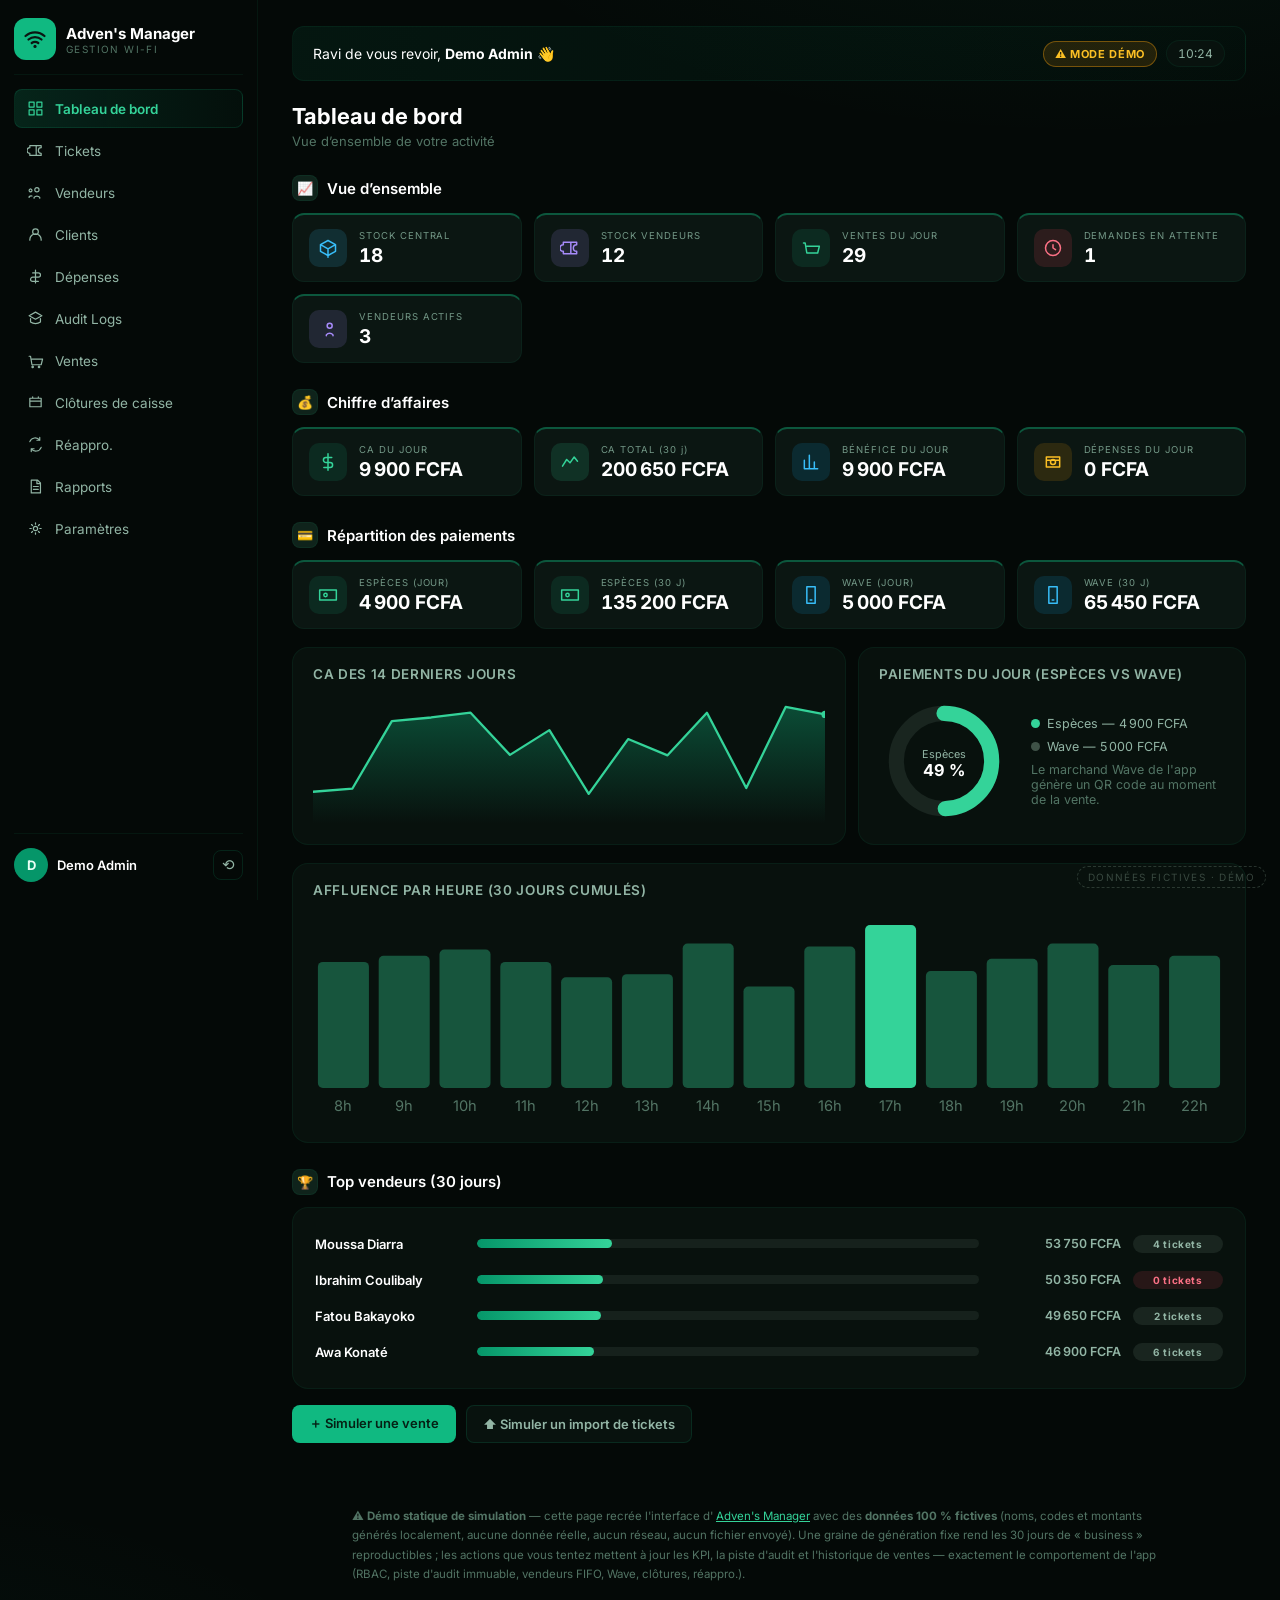
==== demo/index.html @ 5a420696 "feat(demo): standalone interactive simulation served on GitHub Pages Full UI recreation of the app (" ====
<!DOCTYPE html>
<html lang="fr">
<head>
  <meta charset="UTF-8">
  <meta name="viewport" content="width=device-width, initial-scale=1">
  <title>Adven's Manager — Démo / Simulation (données fictives)</title>
  <meta name="description" content="Simulation interactive de la plateforme de gestion de tickets Wi-Fi Adven's Manager : tableau de bord, ventes, tickets, vendeurs — 100 % données fictives, exécutées dans votre navigateur.">
  <link rel="icon" href="data:image/svg+xml,%3Csvg xmlns='http://www.w3.org/2000/svg' viewBox='0 0 24 24'%3E%3Crect width='24' height='24' rx='6' fill='%2310b981'/%3E%3Cpath d='M5 11.5a8.5 8.5 0 0 1 14 0M7.5 14.5a5 5 0 0 1 9 0M10 17.5a1.8 1.8 0 0 1 4 0' stroke='%23baf7dc' stroke-width='1.8' fill='none' stroke-linecap='round'/%3E%3C/svg%3E">
  <link rel="preconnect" href="https://fonts.googleapis.com">
  <link rel="preconnect" href="https://fonts.gstatic.com" crossorigin>
  <link href="https://fonts.googleapis.com/css2?family=Inter:wght@400;500;600;700;800&display=swap" rel="stylesheet">
  <link rel="stylesheet" href="styles.css">
</head>
<body>
  <div class="app">
    <aside id="sidebar"></aside>
    <main id="main"></main>
  </div>

  <footer class="demo-footer">
    ⚠️ <strong>Démo statique de simulation</strong> — cette page recrée l'interface d'
    <a href="https://github.com/Mr-Jacks0n/Gestion-Wi-Fi">Adven's Manager</a> avec des
    <strong>données 100&nbsp;% fictives</strong> (noms, codes et montants générés localement,
    aucune donnée réelle, aucun réseau, aucun fichier envoyé). Une graine de
    génération fixe rend les 30 jours de «&nbsp;business&nbsp;» reproductibles&nbsp;;
    les actions que vous tentez mettent à jour les KPI, la piste d'audit et
    l'historique de ventes — exactement le comportement de l'app (RBAC, piste
    d'audit immuable, vendeurs FIFO, Wave, clôtures, réappro.).
  </footer>

  <div class="modal" id="modal"><div class="modal-body"></div></div>

  <script src="data.js"></script>
  <script src="app.js"></script>
</body>
</html>
---- demo/styles.css ----
/* Adven's Manager — tokens identiques à frontend/src/index.css */
:root {
  --primary-400: #34d399;
  --primary-500: #10b981;
  --primary-600: #059669;
  --accent-400: #22d3ee;
  --warning: #f59e0b;
  --danger: #f43f5e;
  --bg-body: #040907;
  --bg-surface: #0b1612;
  --bg-elevated: #0f231b;
  --bg-input: #08120e;
  --text-primary: #ffffff;
  --text-secondary: #92b5a5;
  --text-muted: #527464;
  --text-label: #739887;
  --border-default: rgba(16, 185, 129, 0.15);
  --border-subtle: rgba(16, 185, 129, 0.08);
  --border-accent: rgba(16, 185, 129, 0.4);
  --radius-sm: 8px;
  --radius-md: 12px;
  --radius-lg: 16px;
}
* { box-sizing: border-box; margin: 0; padding: 0; }

body {
  font-family: 'Inter', 'Segoe UI', system-ui, -apple-system, sans-serif;
  background:
    radial-gradient(1100px 500px at 85% -10%, rgba(16, 185, 129, 0.07), transparent 60%),
    radial-gradient(900px 500px at -10% 110%, rgba(20, 184, 166, 0.05), transparent 60%),
    var(--bg-body);
  color: var(--text-primary);
  min-height: 100vh;
}

/* ── Layout ─────────────────────────────────────────────────────── */
.app { display: flex; min-height: 100vh; }

#sidebar {
  width: 258px; flex-shrink: 0; background: var(--bg-body);
  border-right: 1px solid var(--border-subtle);
  padding: 18px 14px; display: flex; flex-direction: column; gap: 14px;
  position: sticky; top: 0; height: 100vh; overflow-y: auto;
}
.brand { display: flex; gap: 10px; align-items: center; padding-bottom: 14px;
  border-bottom: 1px solid var(--border-subtle); }
.brand-logo { width: 42px; height: 42px; border-radius: 12px; background: var(--primary-500);
  display: grid; place-items: center; flex-shrink: 0; }
.brand-logo svg { width: 24px; height: 24px; }
.brand-name { font-weight: 700; font-size: 15px; }
.brand-sub { font-size: 10px; letter-spacing: .14em; color: var(--text-muted); }

nav { display: flex; flex-direction: column; gap: 3px; }
.nav-item {
  display: flex; align-items: center; gap: 11px; padding: 10px 12px;
  border-radius: var(--radius-sm); color: var(--text-secondary);
  text-decoration: none; font-size: 13.5px; border: 1px solid transparent;
  transition: all .15s; cursor: pointer;
}
.nav-item:hover { background: var(--bg-surface); color: var(--text-primary); }
.nav-item.active {
  background: linear-gradient(90deg, rgba(16,185,129,.16), rgba(16,185,129,.04));
  color: var(--primary-400); border-color: var(--border-default); font-weight: 600;
}
.nav-ico svg { width: 17px; height: 17px; display: block; }

.sidebar-user {
  margin-top: auto; display: flex; align-items: center; gap: 9px;
  border-top: 1px solid var(--border-subtle); padding-top: 14px;
}
.avatar {
  width: 34px; height: 34px; border-radius: 50%; flex-shrink: 0;
  background: var(--primary-600); color: #eafff5; font-weight: 700; font-size: 13px;
  display: grid; place-items: center;
}
.user-name { font-size: 13px; font-weight: 600; flex: 1; }
.icon-btn { background: none; border: 1px solid var(--border-default); color: var(--text-secondary);
  border-radius: 8px; width: 30px; height: 30px; cursor: pointer; font-size: 15px; }
.icon-btn:hover { color: var(--primary-400); border-color: var(--border-accent); }

#main { flex: 1; padding: 26px 34px 60px; max-width: 1160px; }

/* ── Topbar / titres ─────────────────────────────────────────────── */
.topbar {
  display: flex; justify-content: space-between; align-items: center;
  background: linear-gradient(90deg, rgba(16,185,129,.08), rgba(16,185,129,.02));
  border: 1px solid var(--border-subtle); border-radius: var(--radius-md);
  padding: 13px 20px; margin-bottom: 22px; font-size: 14px;
}
.top-actions { display: flex; gap: 9px; align-items: center; }
.demo-chip {
  background: rgba(245,158,11,.13); color: #fbbf24; border: 1px solid rgba(245,158,11,.4);
  font-size: 11px; font-weight: 700; letter-spacing: .06em;
  border-radius: 999px; padding: 5px 11px;
}
.clock-chip {
  background: var(--bg-input); border: 1px solid var(--border-subtle);
  border-radius: 999px; padding: 5px 11px; font-size: 12px; color: var(--text-secondary);
  font-variant-numeric: tabular-nums;
}
.page-title { font-size: 22px; font-weight: 700; margin-bottom: 4px; }
.page-sub { color: var(--text-muted); font-size: 13px; margin-bottom: 22px; }

/* ── Sections / KPI ─────────────────────────────────────────────── */
.section-head { display: flex; align-items: center; gap: 9px; margin: 26px 0 12px; }
.section-head h2 { font-size: 15px; font-weight: 600; color: var(--text-primary); }
.sec-ico { width: 26px; height: 26px; border-radius: 8px; background: var(--bg-elevated);
  display: grid; place-items: center; font-size: 13px; border: 1px solid var(--border-subtle); }

.grid { display: grid; gap: 12px; }
.kpis { grid-template-columns: repeat(auto-fill, minmax(215px, 1fr)); }
.two { grid-template-columns: 2fr 1.4fr; margin-top: 18px; }
.full { margin-top: 18px; grid-template-columns: 1fr; }

.kpi {
  background: var(--bg-surface); border: 1px solid var(--border-subtle);
  border-top: 2px solid var(--border-accent); border-radius: var(--radius-md);
  padding: 14px 16px; display: flex; gap: 12px; align-items: center; min-height: 64px;
}
.kpi-ico { width: 38px; height: 38px; border-radius: 10px; display: grid; place-items: center; flex-shrink: 0;
  background: rgba(16,185,129,.12); color: var(--primary-400); }
.kpi-ico svg { width: 20px; height: 20px; }
.kpi-label { color: var(--text-label); font-size: 9.5px; letter-spacing: .1em; margin-bottom: 3px; }
.kpi-value { font-size: 19px; font-weight: 700; font-variant-numeric: tabular-nums; }
.kpi-value.sm { font-size: 16px; }

/* ── Panels / tables ────────────────────────────────────────────── */
.panel {
  background: rgba(11, 22, 17, .65); border: 1px solid var(--border-subtle);
  border-radius: var(--radius-radius, var(--radius-lg));
  border-radius: var(--radius-lg); padding: 18px 20px;
}
.panel h3 { font-size: 13.5px; font-weight: 600; margin-bottom: 14px; color: var(--text-secondary);
  text-transform: uppercase; letter-spacing: .05em; }
.tbl { width: 100%; border-collapse: collapse; font-size: 12.5px; }
.tbl th { text-align: left; color: var(--text-label); font-size: 10px; letter-spacing: .09em;
  text-transform: uppercase; padding: 8px 10px; border-bottom: 1px solid var(--border-default); }
.tbl td { padding: 9px 10px; border-bottom: 1px solid var(--border-subtle); }
.tbl tr:last-child td { border-bottom: none; }
.tbl tr:hover td { background: rgba(16,185,129,.03); }
.mono { font-family: 'JetBrains Mono', 'Fira Code', monospace; font-size: 12px; }
.muted { color: var(--text-muted); }
.small { font-size: 11.5px; }
.pad { padding: 12px 4px 2px; }

.badge { display: inline-block; font-size: 10px; font-weight: 700; letter-spacing: .06em;
  border-radius: 999px; padding: 3px 9px; background: rgba(146,180,161,.12); color: var(--text-secondary); }
.badge.ok { background: rgba(16,185,129,.13); color: var(--primary-400); }
.badge.warn { background: rgba(245,158,11,.13); color: #fbbf24; }
.badge.danger { background: rgba(244,63,94,.13); color: #fb7185; }
.badge.wave { background: rgba(34,211,238,.12); color: var(--accent-400); }

/* ── Charts ─────────────────────────────────────────────────────── */
.chart-wrap { width: 100%; }
.chart { width: 100%; height: auto; display: block; }
.donut { width: 130px; height: 130px; flex-shrink: 0; }
.donut-row { display: flex; gap: 22px; align-items: center; }
.donut-legend { display: flex; flex-direction: column; gap: 8px; font-size: 12.5px; color: var(--text-secondary); }
.dot { display: inline-block; width: 9px; height: 9px; border-radius: 50%; margin-right: 7px; }

/* ── Vendors ────────────────────────────────────────────────────── */
.vrow { display: grid; grid-template-columns: 150px 1fr 130px 90px; gap: 12px;
  align-items: center; padding: 9px 2px; }
.vbar { height: 9px; border-radius: 99px; background: rgba(146,180,161,.1); overflow: hidden; }
.vbar span { display: block; height: 100%; border-radius: 99px;
  background: linear-gradient(90deg, var(--primary-600), var(--primary-400)); }
.vnum { font-variant-numeric: tabular-nums; color: var(--text-secondary); text-align: right; font-weight: 600; font-size: 12.5px; }
.vpct-label { font-size: 13px; font-weight: 600; }
.vstock { text-align: center; }

.vend-head { display: flex; gap: 13px; align-items: center; margin-bottom: 15px; }
.vstats { display: grid; grid-template-columns: repeat(3, 1fr); gap: 10px; margin-bottom: 14px; }
.vstats > div { background: var(--bg-input); border: 1px solid var(--border-subtle);
  border-radius: var(--radius-sm); padding: 9px 11px; }
.vstats .kpi-label { margin-bottom: 4px; }

/* ── Buttons / CTA ──────────────────────────────────────────────── */
.cta-row { display: flex; gap: 10px; margin-top: 16px; flex-wrap: wrap; }
.cta-row.nopad { margin-top: 2px; }
.btn {
  background: var(--bg-input); color: var(--text-secondary); border: 1px solid var(--border-default);
  border-radius: var(--radius-sm); padding: 9px 16px; font-size: 13px; font-weight: 600;
  cursor: pointer; transition: all .15s; font-family: inherit;
}
.btn:hover { color: var(--text-primary); border-color: var(--border-accent); }
.btn.primary { background: var(--primary-500); border-color: transparent; color: #052014; }
.btn.primary:hover { background: var(--primary-400); }
.btn.sm { padding: 5px 12px; font-size: 11.5px; }

/* ── Modal ──────────────────────────────────────────────────────── */
.modal { position: fixed; inset: 0; background: rgba(2,6,4,.72); backdrop-filter: blur(3px);
  display: none; place-items: center; z-index: 50; padding: 20px; }
.modal.open { display: grid; }
.modal-body {
  background: var(--bg-elevated); border: 1px solid var(--border-accent);
  border-radius: var(--radius-lg); padding: 24px 26px; width: min(480px, 94vw);
  box-shadow: 0 18px 60px rgba(0,0,0,.6);
}
.modal-body h3 { margin-bottom: 8px; font-size: 16px; }
.form { display: flex; flex-direction: column; gap: 13px; margin: 16px 0; }
.form label { display: flex; flex-direction: column; gap: 6px; font-size: 12px;
  color: var(--text-label); text-transform: uppercase; letter-spacing: .07em; font-weight: 600; }
.form select, .form input {
  background: var(--bg-input); border: 1px solid var(--border-default); color: var(--text-primary);
  border-radius: var(--radius-sm); padding: 9px 12px; font-size: 13.5px; font-family: inherit;
}
.choice { display: inline-flex; align-items: center; gap: 7px; flex-direction: row; font-weight: 500;
  color: var(--text-primary); text-transform: none; letter-spacing: 0; font-size: 13px;
  background: var(--bg-input); border: 1px solid var(--border-subtle); border-radius: var(--radius-sm);
  padding: 8px 11px; cursor: pointer; }
.choice:has(input:checked) { border-color: var(--border-accent); color: var(--primary-400); }
.form label:has(.choice) { flex-direction: column; }
.success { background: rgba(16,185,129,.08); border: 1px solid var(--border-accent);
  border-radius: var(--radius-md); padding: 14px 16px; font-size: 13.5px; }

/* ── Footer démo ────────────────────────────────────────────────── */
.demo-footer {
  max-width: 1160px; margin: 4px auto 40px; padding: 0 34px 0 292px;
  color: var(--text-muted); font-size: 11.5px; line-height: 1.7;
}
.demo-footer a { color: var(--primary-400); }

/* ── Watermark + responsive ─────────────────────────────────────── */
body::after {
  content: 'DONNÉES FICTIVES · DÉMO';
  position: fixed; bottom: 12px; right: 14px; z-index: 40; pointer-events: none;
  font-size: 10px; letter-spacing: .14em; color: rgba(148,179,161,.35);
  border: 1px dashed rgba(148,179,161,.25); border-radius: 99px; padding: 4px 10px;
}
@media (max-width: 900px) {
  .app { flex-direction: column; }
  #sidebar { position: static; width: 100%; height: auto; flex-direction: column; }
  nav { flex-direction: row; flex-wrap: wrap; }
  #main { padding: 18px; }
  .demo-footer { padding: 0 18px; }
  .two, .donut-row, .vstats { grid-template-columns: 1fr; }
  .vrow { grid-template-columns: 1fr 1fr; }
}
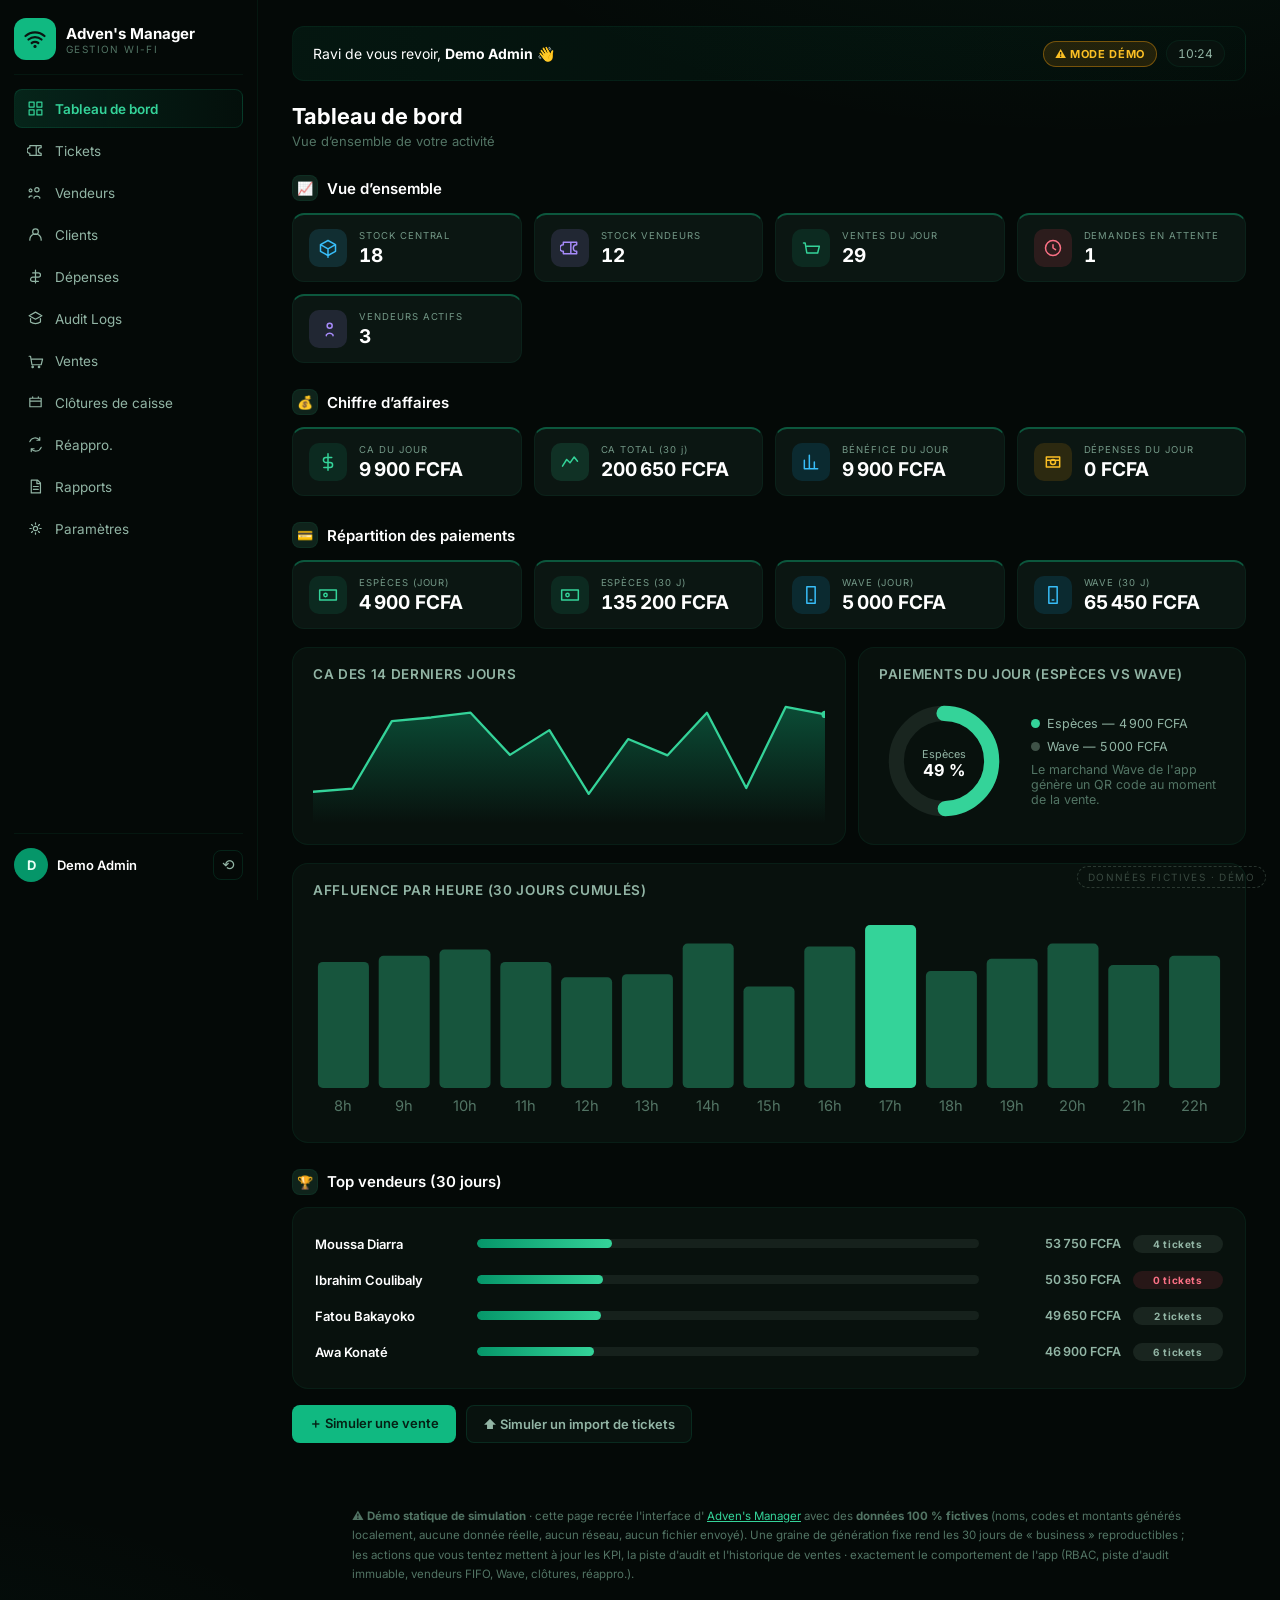
==== commit 78a1a79a: "style: remove em dashes from all visible texts (unified separator ·)" ====
--- a/demo/index.html
+++ b/demo/index.html
@@ -3,8 +3,8 @@
 <head>
   <meta charset="UTF-8">
   <meta name="viewport" content="width=device-width, initial-scale=1">
-  <title>Adven's Manager — Démo / Simulation (données fictives)</title>
-  <meta name="description" content="Simulation interactive de la plateforme de gestion de tickets Wi-Fi Adven's Manager : tableau de bord, ventes, tickets, vendeurs — 100 % données fictives, exécutées dans votre navigateur.">
+  <title>Adven's Manager · Démo / Simulation (données fictives)</title>
+  <meta name="description" content="Simulation interactive de la plateforme de gestion de tickets Wi-Fi Adven's Manager : tableau de bord, ventes, tickets, vendeurs · 100 % données fictives, exécutées dans votre navigateur.">
   <link rel="icon" href="data:image/svg+xml,%3Csvg xmlns='http://www.w3.org/2000/svg' viewBox='0 0 24 24'%3E%3Crect width='24' height='24' rx='6' fill='%2310b981'/%3E%3Cpath d='M5 11.5a8.5 8.5 0 0 1 14 0M7.5 14.5a5 5 0 0 1 9 0M10 17.5a1.8 1.8 0 0 1 4 0' stroke='%23baf7dc' stroke-width='1.8' fill='none' stroke-linecap='round'/%3E%3C/svg%3E">
   <link rel="preconnect" href="https://fonts.googleapis.com">
   <link rel="preconnect" href="https://fonts.gstatic.com" crossorigin>
@@ -18,13 +18,13 @@
   </div>
 
   <footer class="demo-footer">
-    ⚠️ <strong>Démo statique de simulation</strong> — cette page recrée l'interface d'
+    ⚠️ <strong>Démo statique de simulation</strong> · cette page recrée l'interface d'
     <a href="https://github.com/Mr-Jacks0n/Gestion-Wi-Fi">Adven's Manager</a> avec des
     <strong>données 100&nbsp;% fictives</strong> (noms, codes et montants générés localement,
     aucune donnée réelle, aucun réseau, aucun fichier envoyé). Une graine de
     génération fixe rend les 30 jours de «&nbsp;business&nbsp;» reproductibles&nbsp;;
     les actions que vous tentez mettent à jour les KPI, la piste d'audit et
-    l'historique de ventes — exactement le comportement de l'app (RBAC, piste
+    l'historique de ventes · exactement le comportement de l'app (RBAC, piste
     d'audit immuable, vendeurs FIFO, Wave, clôtures, réappro.).
   </footer>
 
